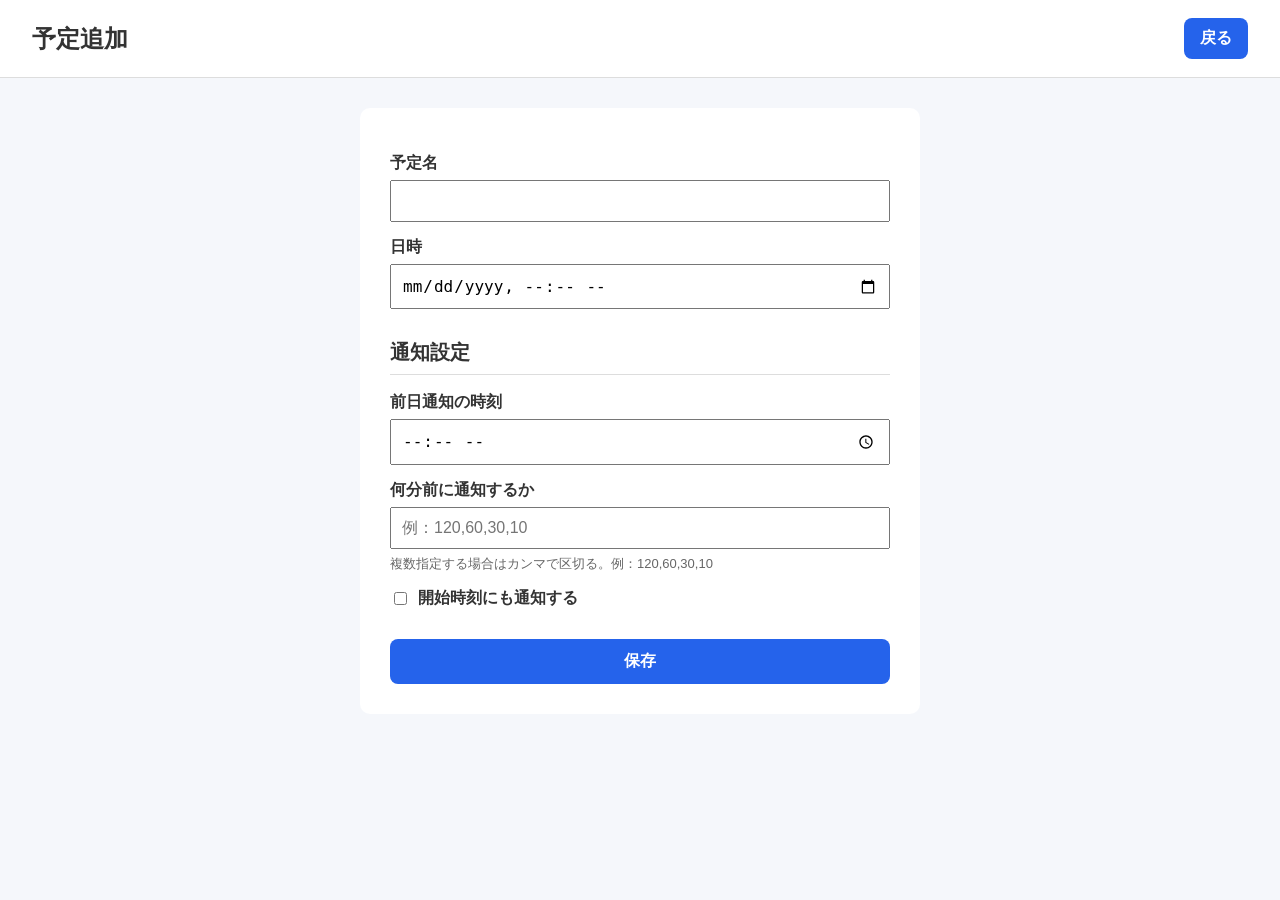
==== templates/add.html @ 2ba41d0a "Initial commit" ====
<!DOCTYPE html>
<html lang="ja">
<head>
    <meta charset="UTF-8">
    <title>予定追加</title>
    <link rel="stylesheet" href="/static/style.css">
</head>
<body>

<header>
    <h1>予定追加</h1>
    <a class="add-button" href="/">戻る</a>
</header>

<main>
    <form class="form-box" method="POST">
        <label>予定名</label>
        <input type="text" name="title" required>

        <label>日時</label>
        <input type="datetime-local" name="date" required>

        <h2 class="form-title">通知設定</h2>

        <label>前日通知の時刻</label>
        <input type="time" name="notify_day_before">

        <label>何分前に通知するか</label>
        <input type="text" name="notify_minutes_before" placeholder="例：120,60,30,10">

        <p class="help-text">
            複数指定する場合はカンマで区切る。例：120,60,30,10
        </p>

        <label class="checkbox-label">
            <input type="checkbox" name="notify_at_time">
            開始時刻にも通知する
        </label>

        <button type="submit">保存</button>
    </form>
</main>

</body>
</html>
---- static/style.css ----
body {
    margin: 0;
    background: #f5f7fb;
    font-family: Arial, "Yu Gothic", sans-serif;
    color: #333;
}

header {
    background: white;
    padding: 18px 32px;
    display: flex;
    justify-content: space-between;
    align-items: center;
    border-bottom: 1px solid #ddd;
}

header h1 {
    margin: 0;
    font-size: 24px;
}

.add-button {
    background: #2563eb;
    color: white;
    text-decoration: none;
    padding: 10px 16px;
    border-radius: 8px;
    font-weight: bold;
}

main {
    width: 90%;
    max-width: 1000px;
    margin: 30px auto;
}

.month-header {
    display: flex;
    justify-content: space-between;
    align-items: center;
    margin-bottom: 20px;
}

.month-header h2 {
    margin: 0;
}

.month-button {
    background: white;
    color: #2563eb;
    text-decoration: none;
    padding: 8px 14px;
    border: 1px solid #2563eb;
    border-radius: 8px;
    font-weight: bold;
}

.calendar {
    width: 100%;
    border-collapse: collapse;
    background: white;
    box-shadow: 0 2px 8px rgba(0,0,0,0.05);
}

.calendar th {
    padding: 12px;
    background: #f1f5f9;
    border: 1px solid #ddd;
}

.calendar td {
    width: 14.2%;
    height: 100px;
    vertical-align: top;
    border: 1px solid #ddd;
    padding: 8px;
}

.day {
    font-weight: bold;
    margin-bottom: 6px;
}

.today {
    display: inline-block;
    background: #2563eb;
    color: white;
    padding: 4px 8px;
    border-radius: 50%;
}

.event {
    display: block;
    background: #dbeafe;
    color: #1e40af;
    padding: 4px 6px;
    border-radius: 6px;
    font-size: 12px;
    margin-top: 4px;
    text-decoration: none;
}

.event:hover {
    background: #bfdbfe;
}

.sun {
    color: #dc2626;
}

.sat {
    color: #2563eb;
}

.list-area {
    margin-top: 40px;
    background: white;
    padding: 20px;
    border-radius: 10px;
}

.list-area h2 {
    text-align: left;
}

.list-area ul {
    padding-left: 20px;
}

.list-area li {
    margin-bottom: 10px;
}

.list-area small {
    color: #666;
    margin-left: 10px;
}

.edit-link {
    margin-left: 12px;
    color: #2563eb;
    text-decoration: none;
    font-weight: bold;
}

.form-box {
    background: white;
    padding: 30px;
    border-radius: 10px;
    max-width: 500px;
    margin: 0 auto;
}

.form-box label {
    display: block;
    margin-top: 15px;
    margin-bottom: 6px;
    font-weight: bold;
}

.form-box input {
    width: 100%;
    padding: 10px;
    font-size: 16px;
    box-sizing: border-box;
}

.checkbox-label {
    display: flex !important;
    align-items: center;
    gap: 8px;
}

.checkbox-label input {
    width: auto;
}

.form-title {
    margin-top: 30px;
    font-size: 20px;
    border-bottom: 1px solid #ddd;
    padding-bottom: 8px;
}

.form-box button {
    margin-top: 24px;
    width: 100%;
    padding: 12px;
    background: #2563eb;
    color: white;
    border: none;
    border-radius: 8px;
    font-size: 16px;
    font-weight: bold;
}

.delete-form {
    max-width: 500px;
    margin: 20px auto;
}

.delete-button {
    width: 100%;
    padding: 12px;
    background: #dc2626;
    color: white;
    border: none;
    border-radius: 8px;
    font-size: 16px;
    font-weight: bold;
}

.help-text {
    color: #666;
    font-size: 13px;
    margin-top: 6px;
}
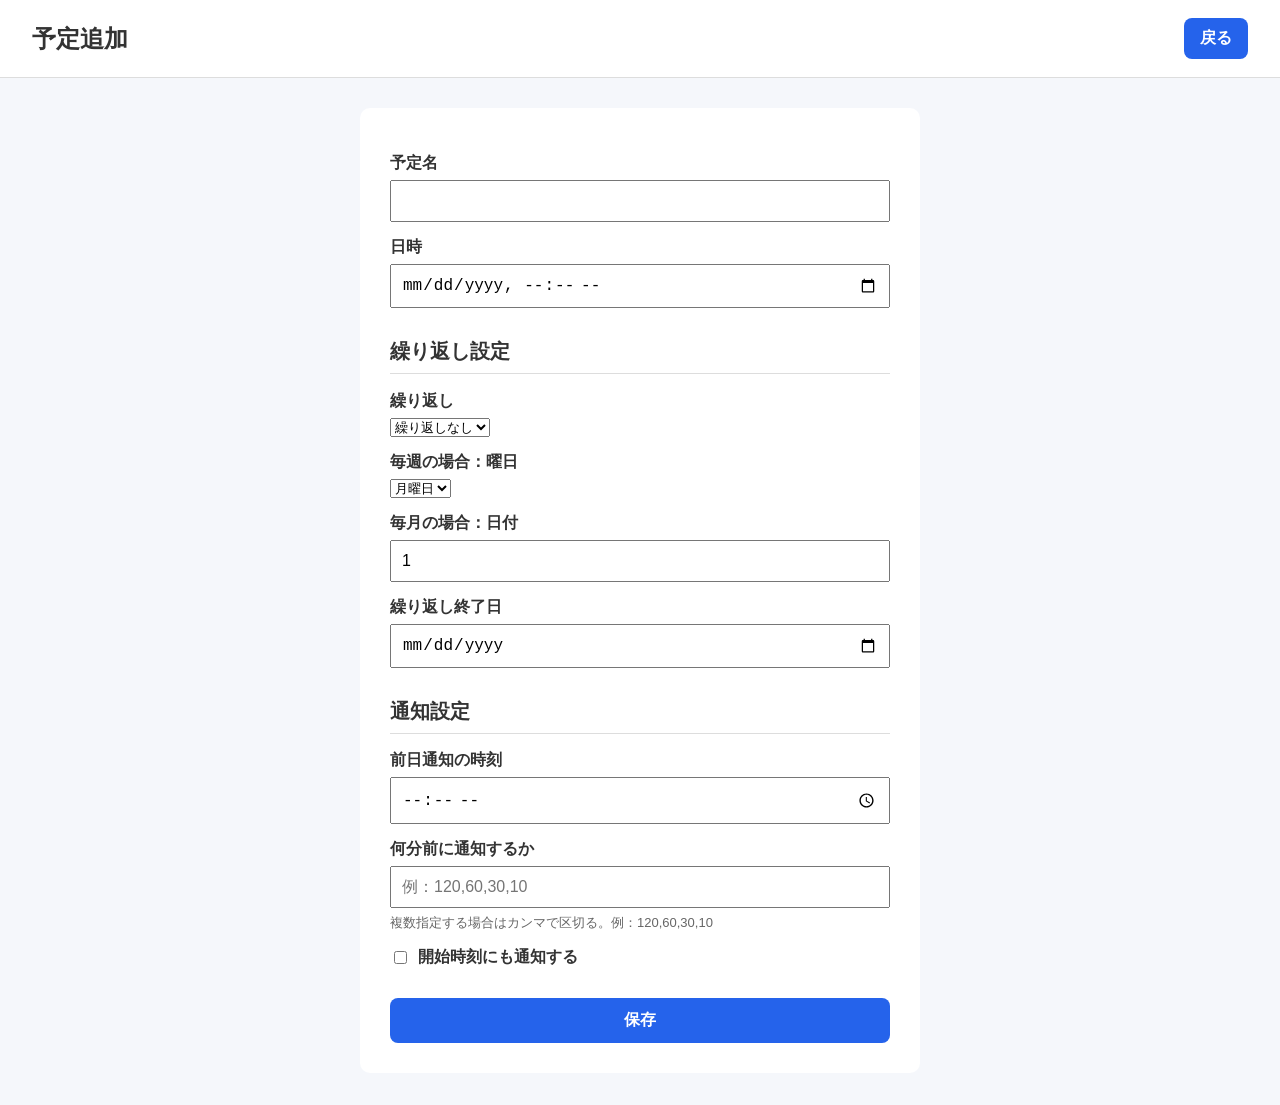
==== commit 480fcd1b: "Add recurring schedule" ====
--- a/templates/add.html
+++ b/templates/add.html
@@ -19,6 +19,33 @@
 
         <label>日時</label>
         <input type="datetime-local" name="date" required>
+
+        <h2 class="form-title">繰り返し設定</h2>
+
+        <label>繰り返し</label>
+        <select name="repeat_type">
+            <option value="none">繰り返しなし</option>
+            <option value="daily">毎日</option>
+            <option value="weekly">毎週</option>
+            <option value="monthly">毎月</option>
+        </select>
+
+        <label>毎週の場合：曜日</label>
+        <select name="repeat_weekday">
+            <option value="0">月曜日</option>
+            <option value="1">火曜日</option>
+            <option value="2">水曜日</option>
+            <option value="3">木曜日</option>
+            <option value="4">金曜日</option>
+            <option value="5">土曜日</option>
+            <option value="6">日曜日</option>
+        </select>
+
+        <label>毎月の場合：日付</label>
+        <input type="number" name="repeat_month_day" min="1" max="31" value="1">
+
+        <label>繰り返し終了日</label>
+        <input type="date" name="repeat_end_date">
 
         <h2 class="form-title">通知設定</h2>
 
--- a/static/style.css
+++ b/static/style.css
@@ -214,4 +214,9 @@
     color: #666;
     font-size: 13px;
     margin-top: 6px;
+}
+
+.error-text {
+    color: #dc2626;
+    font-weight: bold;
 }
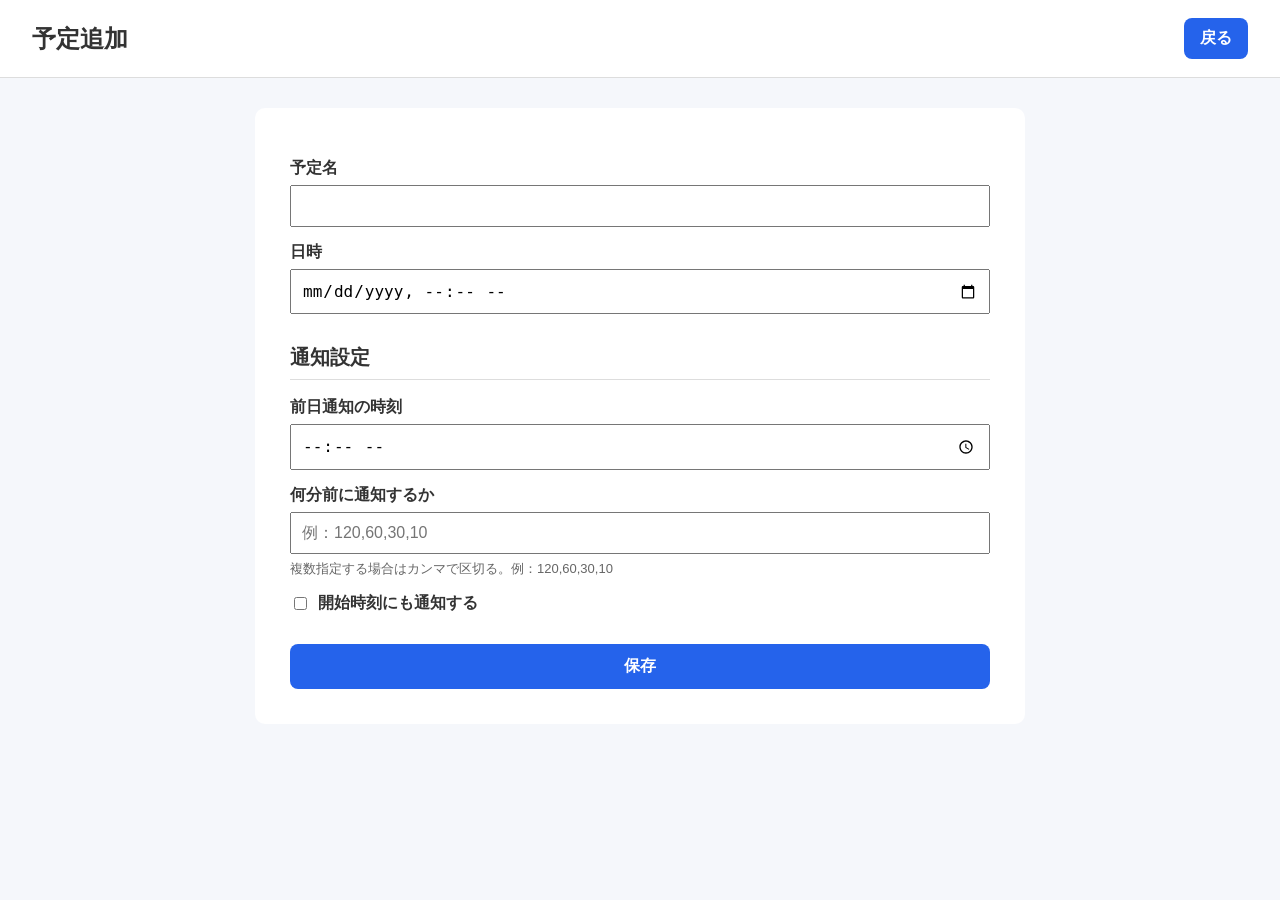
==== commit 529bd5ee: "Separate recurring schedule" ====
--- a/templates/add.html
+++ b/templates/add.html
@@ -20,40 +20,17 @@
         <label>日時</label>
         <input type="datetime-local" name="date" required>
 
-        <h2 class="form-title">繰り返し設定</h2>
-
-        <label>繰り返し</label>
-        <select name="repeat_type">
-            <option value="none">繰り返しなし</option>
-            <option value="daily">毎日</option>
-            <option value="weekly">毎週</option>
-            <option value="monthly">毎月</option>
-        </select>
-
-        <label>毎週の場合：曜日</label>
-        <select name="repeat_weekday">
-            <option value="0">月曜日</option>
-            <option value="1">火曜日</option>
-            <option value="2">水曜日</option>
-            <option value="3">木曜日</option>
-            <option value="4">金曜日</option>
-            <option value="5">土曜日</option>
-            <option value="6">日曜日</option>
-        </select>
-
-        <label>毎月の場合：日付</label>
-        <input type="number" name="repeat_month_day" min="1" max="31" value="1">
-
-        <label>繰り返し終了日</label>
-        <input type="date" name="repeat_end_date">
-
         <h2 class="form-title">通知設定</h2>
 
         <label>前日通知の時刻</label>
         <input type="time" name="notify_day_before">
 
         <label>何分前に通知するか</label>
-        <input type="text" name="notify_minutes_before" placeholder="例：120,60,30,10">
+        <input
+            type="text"
+            name="notify_minutes_before"
+            placeholder="例：120,60,30,10"
+        >
 
         <p class="help-text">
             複数指定する場合はカンマで区切る。例：120,60,30,10
--- a/static/style.css
+++ b/static/style.css
@@ -145,9 +145,10 @@
 
 .form-box {
     background: white;
-    padding: 30px;
+    padding: 35px;
     border-radius: 10px;
-    max-width: 500px;
+    max-width: 700px;
+    width: 90%;
     margin: 0 auto;
 }
 
@@ -219,4 +220,30 @@
 .error-text {
     color: #dc2626;
     font-weight: bold;
+}
+
+.header-buttons {
+    display: flex;
+    align-items: center;
+    gap: 10px;
+}
+
+.repeat-button {
+    background: #16a34a;
+    color: white;
+    text-decoration: none;
+    padding: 10px 16px;
+    border-radius: 8px;
+    font-weight: bold;
+}
+
+.repeat-button:hover {
+    background: #15803d;
+}
+
+.form-box select {
+    width: 100%;
+    padding: 10px;
+    font-size: 16px;
+    box-sizing: border-box;
 }
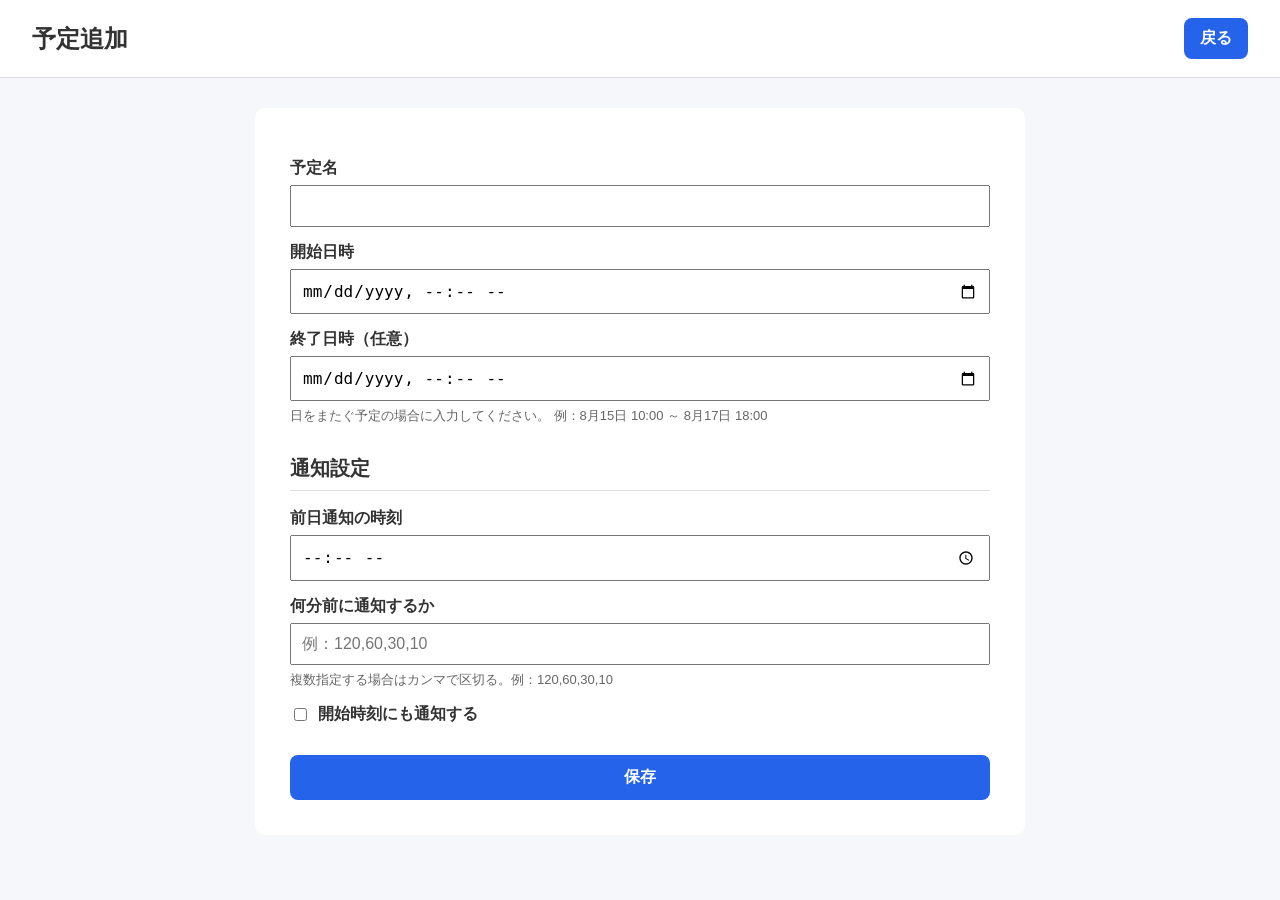
==== commit 445b9fb8: "Add multi day schedules" ====
--- a/templates/add.html
+++ b/templates/add.html
@@ -14,11 +14,20 @@
 
 <main>
     <form class="form-box" method="POST">
+
         <label>予定名</label>
         <input type="text" name="title" required>
 
-        <label>日時</label>
+        <label>開始日時</label>
         <input type="datetime-local" name="date" required>
+
+        <label>終了日時（任意）</label>
+        <input type="datetime-local" name="end_date">
+
+        <p class="help-text">
+            日をまたぐ予定の場合に入力してください。
+            例：8月15日 10:00 ～ 8月17日 18:00
+        </p>
 
         <h2 class="form-title">通知設定</h2>
 
@@ -42,6 +51,7 @@
         </label>
 
         <button type="submit">保存</button>
+
     </form>
 </main>
 
